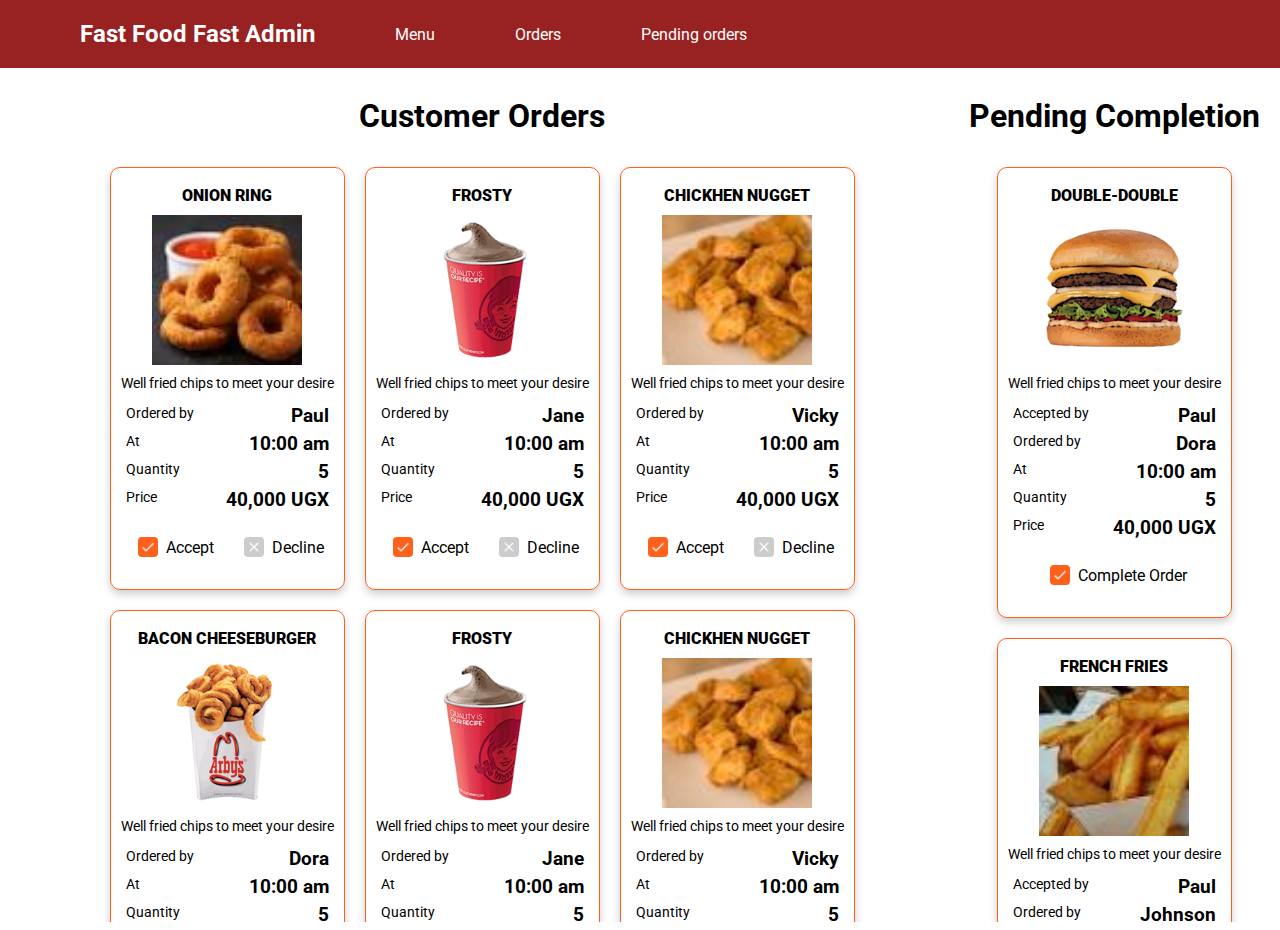
==== UI/admin.html @ 37ddf912 "adjust admin views align and position [Finishes #160807921]" ====
<!DOCTYPE html>
<html lang="en">

<head>
    <meta charset="UTF-8">
    <meta name="keywords" lang="em-us" content="food, fast food, order food">
    <meta name="viewport" content="width=device-width, initial-scale=1.0 maximum-scale=1, user-scalable=no">
    <meta http-equiv="X-UA-Compatible" content="ie=edge,chrome=1">
    <meta name="HandheldFriendly" content="true">
    <title>Orders Fast Food Fast Admin</title>
    <link href="https://fonts.googleapis.com/css?family=Roboto" rel="stylesheet">
    <link rel="stylesheet" href="./styles/general.css">
    <link rel="stylesheet" href="./styles/style.css">
</head>

<body class="sokool-clean">
    <!-- ******************** navigation bar start **************************** -->
    <nav class="sokool-primary-background sokool-clean sokool-position-relative sokool-w-100">
        <ul class="sokool-display-flex sokool-flex-center-vert sokool-white-color">
            <li>
                <h2 id="title" class="sokool-position-relative sokool-clean sokool-white-color sokool-pointer">Fast Food Fast Admin</h2>
            </li>
            <li id="show_menu" class="sokool-pointer">Menu</li>
            <li id="show_all_orders" class="sokool-pointer">Orders</li>
            <li id="show_my_orders" class="sokool-pointer">Pending orders</li>
        </ul>
    </nav>
    <!-- ******************** navigation bar end **************************** -->

    <!-- ******************** Menu  start **************************** -->
    <section id="menu_list" class="sokool-display-flex sokool-w-100 sokool-p-1">
        <section id="menu" class="sokool-w-100">
            <div>
                <h1 class="sokool-text-center">Menu</h1>
                <div class="sokool-p-1 sokool-flex-row sokool-flex-center-vert decline">
                    <input id="add_order" class="sokool-secondary-background order-button sokool-m-1" type="image" src="./img/add_circle_outline.png" alt="accept">
                    <p>add</p>
                </div>
            </div>

            <!-- ******************** Menu list start **************************** -->
            <div id="menu-items" class="sokool-display-flex sokool-flex-wrap sokool-flex-center-hor orders-shell">
                <div class="order-item shadow">
                    <div class="order-tittle">onion ring</div>
                    <div class="order-image order-4"></div>
                    <div class="order-decription">Well fried chips to meet your desire</div>
                    <div class="sokool-flex-row sokool-w-100 sokool-flex-space-between">
                        <h3 class="text4">Ordered by</h3>
                        <h3 class="text3">Paul</h3>
                    </div>
                    <div class="sokool-flex-row sokool-w-100 sokool-flex-space-between">
                        <h3 class="text4">At</h3>
                        <h3 class="text3">10:00 am</h3>
                    </div>
                    <div class="sokool-flex-row sokool-w-100 sokool-flex-space-between">
                        <h3 class="text4">Quantity</h3>
                        <h3 class="text3">5</h3>
                    </div>
                    <div class="sokool-flex-row sokool-w-100 sokool-flex-space-between">
                        <h3 class="text4">Price</h3>
                        <h3 class="text3">40,000 UGX</h3>
                    </div>
                    <div class="sokool-flex-row sokool-flex-space-around">
                        <div class="sokool-p-1 sokool-flex-row sokool-flex-center-vert edit">
                            <input class="sokool-secondary-background button-small edit-button sokool-m-1" type="image" src="./img/done.png" alt="accept">
                            <p>Edit</p>
                        </div>
                        <div class="sokool-p-1 sokool-flex-row sokool-flex-center-vert delete">
                            <input class="sokool-grey-background button-small delete-button sokool-m-1" type="image" src="./img/close.png" alt="accept">
                            <p>Delete</p>
                        </div>
                    </div>
                </div>
                <div class="order-item shadow">
                    <div class="order-tittle">DOUBLE-DOUBLE</div>
                    <div class="order-image order-9"></div>
                    <div class="order-decription">Well fried chips to meet your desire</div>
                    <div class="sokool-flex-row sokool-w-100 sokool-flex-space-between">
                        <h3 class="text4">Ordered by</h3>
                        <h3 class="text3">Paul</h3>
                    </div>
                    <div class="sokool-flex-row sokool-w-100 sokool-flex-space-between">
                        <h3 class="text4">At</h3>
                        <h3 class="text3">10:00 am</h3>
                    </div>
                    <div class="sokool-flex-row sokool-w-100 sokool-flex-space-between">
                        <h3 class="text4">Quantity</h3>
                        <h3 class="text3">5</h3>
                    </div>
                    <div class="sokool-flex-row sokool-w-100 sokool-flex-space-between">
                        <h3 class="text4">Price</h3>
                        <h3 class="text3">40,000 UGX</h3>
                    </div>
                    <div class="sokool-flex-row sokool-flex-space-around">
                        <div class="sokool-p-1 sokool-flex-row sokool-flex-center-vert edit">
                            <input class="sokool-secondary-background button-small edit-button sokool-m-1" type="image" src="./img/done.png" alt="accept">
                            <p>Edit</p>
                        </div>
                        <div class="sokool-p-1 sokool-flex-row sokool-flex-center-vert delete">
                            <input class="sokool-grey-background button-small delete-button sokool-m-1" type="image" src="./img/close.png" alt="accept">
                            <p>Delete</p>
                        </div>
                    </div>
                </div>
                <div class="order-item shadow">
                    <div class="order-tittle">FROSTY</div>
                    <div class="order-image order-6"></div>
                    <div class="order-decription">Well fried chips to meet your desire</div>
                    <div class="sokool-flex-row sokool-w-100 sokool-flex-space-between">
                        <h3 class="text4">Ordered by</h3>
                        <h3 class="text3">Paul</h3>
                    </div>
                    <div class="sokool-flex-row sokool-w-100 sokool-flex-space-between">
                        <h3 class="text4">At</h3>
                        <h3 class="text3">10:00 am</h3>
                    </div>
                    <div class="sokool-flex-row sokool-w-100 sokool-flex-space-between">
                        <h3 class="text4">Quantity</h3>
                        <h3 class="text3">5</h3>
                    </div>
                    <div class="sokool-flex-row sokool-w-100 sokool-flex-space-between">
                        <h3 class="text4">Price</h3>
                        <h3 class="text3">40,000 UGX</h3>
                    </div>
                    <div class="sokool-flex-row sokool-flex-space-around">
                        <div class="sokool-p-1 sokool-flex-row sokool-flex-center-vert edit">
                            <input class="sokool-secondary-background button-small edit-button sokool-m-1" type="image" src="./img/done.png" alt="accept">
                            <p>Edit</p>
                        </div>
                        <div class="sokool-p-1 sokool-flex-row sokool-flex-center-vert delete">
                            <input class="sokool-grey-background button-small delete-button sokool-m-1" type="image" src="./img/close.png" alt="accept">
                            <p>Delete</p>
                        </div>
                    </div>
                </div>
                <div class="order-item shadow">
                    <div class="order-tittle">sandwich</div>
                    <div class="order-image order-2"></div>
                    <div class="order-decription">Well fried chips to meet your desire</div>
                    <div class="sokool-flex-row sokool-w-100 sokool-flex-space-between">
                        <h3 class="text4">Ordered by</h3>
                        <h3 class="text3">Paul</h3>
                    </div>
                    <div class="sokool-flex-row sokool-w-100 sokool-flex-space-between">
                        <h3 class="text4">At</h3>
                        <h3 class="text3">10:00 am</h3>
                    </div>
                    <div class="sokool-flex-row sokool-w-100 sokool-flex-space-between">
                        <h3 class="text4">Quantity</h3>
                        <h3 class="text3">5</h3>
                    </div>
                    <div class="sokool-flex-row sokool-w-100 sokool-flex-space-between">
                        <h3 class="text4">Price</h3>
                        <h3 class="text3">40,000 UGX</h3>
                    </div>
                    <div class="sokool-flex-row sokool-flex-space-around">
                        <div class="sokool-p-1 sokool-flex-row sokool-flex-center-vert edit">
                            <input class="sokool-secondary-background button-small edit-button sokool-m-1" type="image" src="./img/done.png" alt="accept">
                            <p>Edit</p>
                        </div>
                        <div class="sokool-p-1 sokool-flex-row sokool-flex-center-vert delete">
                            <input class="sokool-grey-background button-small delete-button sokool-m-1" type="image" src="./img/close.png" alt="accept">
                            <p>Delete</p>
                        </div>
                    </div>
                </div>
                <div class="order-item shadow">
                    <div class="order-tittle">chickhen nugget</div>
                    <div class="order-image order-11"></div>
                    <div class="order-decription">Well fried chips to meet your desire</div>
                    <div class="sokool-flex-row sokool-w-100 sokool-flex-space-between">
                        <h3 class="text4">Ordered by</h3>
                        <h3 class="text3">Paul</h3>
                    </div>
                    <div class="sokool-flex-row sokool-w-100 sokool-flex-space-between">
                        <h3 class="text4">At</h3>
                        <h3 class="text3">10:00 am</h3>
                    </div>
                    <div class="sokool-flex-row sokool-w-100 sokool-flex-space-between">
                        <h3 class="text4">Quantity</h3>
                        <h3 class="text3">5</h3>
                    </div>
                    <div class="sokool-flex-row sokool-w-100 sokool-flex-space-between">
                        <h3 class="text4">Price</h3>
                        <h3 class="text3">40,000 UGX</h3>
                    </div>
                    <div class="sokool-flex-row sokool-flex-space-around">
                        <div class="sokool-p-1 sokool-flex-row sokool-flex-center-vert edit">
                            <input class="sokool-secondary-background button-small edit-button sokool-m-1" type="image" src="./img/done.png" alt="accept">
                            <p>Edit</p>
                        </div>
                        <div class="sokool-p-1 sokool-flex-row sokool-flex-center-vert delete">
                            <input class="sokool-grey-background button-small delete-button sokool-m-1" type="image" src="./img/close.png" alt="accept">
                            <p>Delete</p>
                        </div>
                    </div>
                </div>
                <div class="order-item shadow">
                    <div class="order-tittle">fried chicken</div>
                    <div class="order-image order-7"></div>
                    <div class="order-decription">Well fried chips to meet your desire</div>
                    <div class="sokool-flex-row sokool-w-100 sokool-flex-space-between">
                        <h3 class="text4">Ordered by</h3>
                        <h3 class="text3">Paul</h3>
                    </div>
                    <div class="sokool-flex-row sokool-w-100 sokool-flex-space-between">
                        <h3 class="text4">At</h3>
                        <h3 class="text3">10:00 am</h3>
                    </div>
                    <div class="sokool-flex-row sokool-w-100 sokool-flex-space-between">
                        <h3 class="text4">Quantity</h3>
                        <h3 class="text3">5</h3>
                    </div>
                    <div class="sokool-flex-row sokool-w-100 sokool-flex-space-between">
                        <h3 class="text4">Price</h3>
                        <h3 class="text3">40,000 UGX</h3>
                    </div>
                    <div class="sokool-flex-row sokool-flex-space-around">
                        <div class="sokool-p-1 sokool-flex-row sokool-flex-center-vert edit">
                            <input class="sokool-secondary-background button-small edit-button sokool-m-1" type="image" src="./img/done.png" alt="accept">
                            <p>Edit</p>
                        </div>
                        <div class="sokool-p-1 sokool-flex-row sokool-flex-center-vert delete">
                            <input class="sokool-grey-background button-small delete-button sokool-m-1" type="image" src="./img/close.png" alt="accept">
                            <p>Delete</p>
                        </div>
                    </div>
                </div>

            </div>
            <!-- ******************** Menu list end **************************** -->
        </section>

        <!-- ******************** Edit dialog start **************************** -->
        <div id="edit-dialog-view" class="sokool-fit-parent hide">
            <div class="cover sokool-fit-parent"></div>
            <div class="my-dialog sokool-center-in-parent sokool-white-background sokool-p-2">
                <div class="order-tittle">Edit or add order</div>
                <div class="sokool-display-flex horizontal-vertical">
                    <div class=" sokool-w-100">
                        <div class="order-tittle">Chips</div>
                        <div class="order-image"></div>
                        <div class="order-decription sokool-text-center">Well fried chips to meet your desire</div>
                    </div>

                    <form class="sokool-w-100 sokool-position-relative ">
                        <div class="fields">
                            <span class="label">Name</span>
                            <input type="text" name="name" placeholder="name">
                        </div>
                        <div class="fields">
                            <span class="label">Price</span>
                            <input type="text" name="price" placeholder="price">
                        </div>
                        <input id="edit-final" class="sokool-secondary-background  order-button" type="image" src="./img/done.png" alt="close">


                    </form>
                </div>


            </div>

        </div>
        <!-- ******************** Edit dialog end **************************** -->
    </section>
    <!-- ******************** Menu  end **************************** -->

    <!-- ******************** customer orders start **************************** -->
    <section id="customers-list" class="sokool-display-flex sokool-w-100 sokool-p-1">


        <section id="all-orders" class="sokool-w-75">
            <div class="sokool-text-center">
                <h1>Customer Orders</h1>
            </div>

            <!-- ******************** Customer orders list start **************************** -->
            <div id="fast-orders" class="sokool-display-flex sokool-flex-wrap sokool-flex-center-hor orders-shell">
                <div class="order-item shadow">
                    <div class="order-tittle">onion ring</div>
                    <div class="order-image order-4"></div>
                    <div class="order-decription">Well fried chips to meet your desire</div>
                    <div class="sokool-flex-row sokool-w-100 sokool-flex-space-between">
                        <h3 class="text4">Ordered by</h3>
                        <h3 class="text3">Paul</h3>
                    </div>
                    <div class="sokool-flex-row sokool-w-100 sokool-flex-space-between">
                        <h3 class="text4">At</h3>
                        <h3 class="text3">10:00 am</h3>
                    </div>
                    <div class="sokool-flex-row sokool-w-100 sokool-flex-space-between">
                        <h3 class="text4">Quantity</h3>
                        <h3 class="text3">5</h3>
                    </div>
                    <div class="sokool-flex-row sokool-w-100 sokool-flex-space-between">
                        <h3 class="text4">Price</h3>
                        <h3 class="text3">40,000 UGX</h3>
                    </div>
                    <div class="sokool-flex-row sokool-flex-space-around">
                        <div class="sokool-p-1 sokool-flex-row sokool-flex-center-vert accept">
                            <input class="sokool-secondary-background button-small order-button sokool-m-1" type="image" src="./img/done.png" alt="accept">
                            <p>Accept</p>
                        </div>
                        <div class="sokool-p-1 sokool-flex-row sokool-flex-center-vert decline">
                            <input class="sokool-grey-background button-small order-button sokool-m-1" type="image" src="./img/close.png" alt="accept">
                            <p>Decline</p>
                        </div>
                    </div>
                </div>
                <div class="order-item shadow">
                    <div class="order-tittle">FROSTY</div>
                    <div class="order-image order-6"></div>
                    <div class="order-decription">Well fried chips to meet your desire</div>
                    <div class="sokool-flex-row sokool-w-100 sokool-flex-space-between">
                        <h3 class="text4">Ordered by</h3>
                        <h3 class="text3">Jane</h3>
                    </div>
                    <div class="sokool-flex-row sokool-w-100 sokool-flex-space-between">
                        <h3 class="text4">At</h3>
                        <h3 class="text3">10:00 am</h3>
                    </div>
                    <div class="sokool-flex-row sokool-w-100 sokool-flex-space-between">
                        <h3 class="text4">Quantity</h3>
                        <h3 class="text3">5</h3>
                    </div>
                    <div class="sokool-flex-row sokool-w-100 sokool-flex-space-between">
                        <h3 class="text4">Price</h3>
                        <h3 class="text3">40,000 UGX</h3>
                    </div>
                    <div class="sokool-flex-row sokool-flex-space-around">
                        <div class="sokool-p-1 sokool-flex-row sokool-flex-center-vert accept">
                            <input class="sokool-secondary-background button-small order-button sokool-m-1" type="image" src="./img/done.png" alt="accept">
                            <p>Accept</p>
                        </div>
                        <div class="sokool-p-1 sokool-flex-row sokool-flex-center-vert decline">
                            <input class="sokool-grey-background button-small order-button sokool-m-1" type="image" src="./img/close.png" alt="accept">
                            <p>Decline</p>
                        </div>
                    </div>
                </div>
                <div class="order-item shadow">
                    <div class="order-tittle">chickhen nugget</div>
                    <div class="order-image order-11"></div>
                    <div class="order-decription">Well fried chips to meet your desire</div>
                    <div class="sokool-flex-row sokool-w-100 sokool-flex-space-between">
                        <h3 class="text4">Ordered by</h3>
                        <h3 class="text3">Vicky</h3>
                    </div>
                    <div class="sokool-flex-row sokool-w-100 sokool-flex-space-between">
                        <h3 class="text4">At</h3>
                        <h3 class="text3">10:00 am</h3>
                    </div>
                    <div class="sokool-flex-row sokool-w-100 sokool-flex-space-between">
                        <h3 class="text4">Quantity</h3>
                        <h3 class="text3">5</h3>
                    </div>
                    <div class="sokool-flex-row sokool-w-100 sokool-flex-space-between">
                        <h3 class="text4">Price</h3>
                        <h3 class="text3">40,000 UGX</h3>
                    </div>
                    <div class="sokool-flex-row sokool-flex-space-around">
                        <div class="sokool-p-1 sokool-flex-row sokool-flex-center-vert accept">
                            <input class="sokool-secondary-background button-small order-button sokool-m-1" type="image" src="./img/done.png" alt="accept">
                            <p>Accept</p>
                        </div>
                        <div class="sokool-p-1 sokool-flex-row sokool-flex-center-vert decline">
                            <input class="sokool-grey-background button-small order-button sokool-m-1" type="image" src="./img/close.png" alt="accept">
                            <p>Decline</p>
                        </div>
                    </div>
                </div>
                <div class="order-item shadow">
                    <div class="order-tittle">BACON CHEESEBURGER</div>
                    <div class="order-image order-10"></div>
                    <div class="order-decription">Well fried chips to meet your desire</div>
                    <div class="sokool-flex-row sokool-w-100 sokool-flex-space-between">
                        <h3 class="text4">Ordered by</h3>
                        <h3 class="text3">Dora</h3>
                    </div>
                    <div class="sokool-flex-row sokool-w-100 sokool-flex-space-between">
                        <h3 class="text4">At</h3>
                        <h3 class="text3">10:00 am</h3>
                    </div>
                    <div class="sokool-flex-row sokool-w-100 sokool-flex-space-between">
                        <h3 class="text4">Quantity</h3>
                        <h3 class="text3">5</h3>
                    </div>
                    <div class="sokool-flex-row sokool-w-100 sokool-flex-space-between">
                        <h3 class="text4">Price</h3>
                        <h3 class="text3">40,000 UGX</h3>
                    </div>
                    <div class="sokool-flex-row sokool-flex-space-around">
                        <div class="sokool-p-1 sokool-flex-row sokool-flex-center-vert accept">
                            <input class="sokool-secondary-background button-small order-button sokool-m-1" type="image" src="./img/done.png" alt="accept">
                            <p>Accept</p>
                        </div>
                        <div class="sokool-p-1 sokool-flex-row sokool-flex-center-vert decline">
                            <input class="sokool-grey-background button-small order-button sokool-m-1" type="image" src="./img/close.png" alt="accept">
                            <p>Decline</p>
                        </div>
                    </div>
                </div>
                <div class="order-item shadow">
                    <div class="order-tittle">FROSTY</div>
                    <div class="order-image order-6"></div>
                    <div class="order-decription">Well fried chips to meet your desire</div>
                    <div class="sokool-flex-row sokool-w-100 sokool-flex-space-between">
                        <h3 class="text4">Ordered by</h3>
                        <h3 class="text3">Jane</h3>
                    </div>
                    <div class="sokool-flex-row sokool-w-100 sokool-flex-space-between">
                        <h3 class="text4">At</h3>
                        <h3 class="text3">10:00 am</h3>
                    </div>
                    <div class="sokool-flex-row sokool-w-100 sokool-flex-space-between">
                        <h3 class="text4">Quantity</h3>
                        <h3 class="text3">5</h3>
                    </div>
                    <div class="sokool-flex-row sokool-w-100 sokool-flex-space-between">
                        <h3 class="text4">Price</h3>
                        <h3 class="text3">40,000 UGX</h3>
                    </div>
                    <div class="sokool-flex-row sokool-flex-space-around">
                        <div class="sokool-p-1 sokool-flex-row sokool-flex-center-vert accept">
                            <input class="sokool-secondary-background button-small order-button sokool-m-1" type="image" src="./img/done.png" alt="accept">
                            <p>Accept</p>
                        </div>
                        <div class="sokool-p-1 sokool-flex-row sokool-flex-center-vert decline">
                            <input class="sokool-grey-background button-small order-button sokool-m-1" type="image" src="./img/close.png" alt="accept">
                            <p>Decline</p>
                        </div>
                    </div>
                </div>
                <div class="order-item shadow">
                    <div class="order-tittle">chickhen nugget</div>
                    <div class="order-image order-11"></div>
                    <div class="order-decription">Well fried chips to meet your desire</div>
                    <div class="sokool-flex-row sokool-w-100 sokool-flex-space-between">
                        <h3 class="text4">Ordered by</h3>
                        <h3 class="text3">Vicky</h3>
                    </div>
                    <div class="sokool-flex-row sokool-w-100 sokool-flex-space-between">
                        <h3 class="text4">At</h3>
                        <h3 class="text3">10:00 am</h3>
                    </div>
                    <div class="sokool-flex-row sokool-w-100 sokool-flex-space-between">
                        <h3 class="text4">Quantity</h3>
                        <h3 class="text3">5</h3>
                    </div>
                    <div class="sokool-flex-row sokool-w-100 sokool-flex-space-between">
                        <h3 class="text4">Price</h3>
                        <h3 class="text3">40,000 UGX</h3>
                    </div>
                    <div class="sokool-flex-row sokool-flex-space-around">
                        <div class="sokool-p-1 sokool-flex-row sokool-flex-center-vert accept">
                            <input class="sokool-secondary-background button-small order-button sokool-m-1" type="image" src="./img/done.png" alt="accept">
                            <p>Accept</p>
                        </div>
                        <div class="sokool-p-1 sokool-flex-row sokool-flex-center-vert decline">
                            <input class="sokool-grey-background button-small order-button sokool-m-1" type="image" src="./img/close.png" alt="accept">
                            <p>Decline</p>
                        </div>
                    </div>
                </div>
                <div class="order-item shadow">
                    <div class="order-tittle">BACON CHEESEBURGER</div>
                    <div class="order-image order-10"></div>
                    <div class="order-decription">Well fried chips to meet your desire</div>
                    <div class="sokool-flex-row sokool-w-100 sokool-flex-space-between">
                        <h3 class="text4">Ordered by</h3>
                        <h3 class="text3">Dora</h3>
                    </div>
                    <div class="sokool-flex-row sokool-w-100 sokool-flex-space-between">
                        <h3 class="text4">At</h3>
                        <h3 class="text3">10:00 am</h3>
                    </div>
                    <div class="sokool-flex-row sokool-w-100 sokool-flex-space-between">
                        <h3 class="text4">Quantity</h3>
                        <h3 class="text3">5</h3>
                    </div>
                    <div class="sokool-flex-row sokool-w-100 sokool-flex-space-between">
                        <h3 class="text4">Price</h3>
                        <h3 class="text3">40,000 UGX</h3>
                    </div>
                    <div class="sokool-flex-row sokool-flex-space-around">
                        <div class="sokool-p-1 sokool-flex-row sokool-flex-center-vert accept">
                            <input class="sokool-secondary-background button-small order-button sokool-m-1" type="image" src="./img/done.png" alt="accept">
                            <p>Accept</p>
                        </div>
                        <div class="sokool-p-1 sokool-flex-row sokool-flex-center-vert decline">
                            <input class="sokool-grey-background button-small order-button sokool-m-1" type="image" src="./img/close.png" alt="accept">
                            <p>Decline</p>
                        </div>
                    </div>
                </div>


            </div>
            <!-- ******************** Customer orders list end **************************** -->

        </section>

        <!-- ******************** pending completion start **************************** -->
        <section id="my_orders" class="sokool-w-25">
            <div class="sokool-text-center">
                <h1>Pending Completion</h1>
            </div>
            <div class="sokool-display-flex sokool-flex-wrap sokool-flex-center-hor orders-shell">

                <div class="order-item shadow">
                    <div class="order-tittle">DOUBLE-DOUBLE</div>
                    <div class="order-image order-9"></div>
                    <div class="order-decription">Well fried chips to meet your desire</div>
                    <div class="sokool-flex-row sokool-w-100 sokool-flex-space-between">
                        <h3 class="text4">Accepted by</h3>
                        <h3 class="text3">Paul</h3>
                    </div>
                    <div class="sokool-flex-row sokool-w-100 sokool-flex-space-between">
                        <h3 class="text4">Ordered by</h3>
                        <h3 class="text3">Dora</h3>
                    </div>
                    <div class="sokool-flex-row sokool-w-100 sokool-flex-space-between">
                        <h3 class="text4">At</h3>
                        <h3 class="text3">10:00 am</h3>
                    </div>
                    <div class="sokool-flex-row sokool-w-100 sokool-flex-space-between">
                        <h3 class="text4">Quantity</h3>
                        <h3 class="text3">5</h3>
                    </div>
                    <div class="sokool-flex-row sokool-w-100 sokool-flex-space-between">
                        <h3 class="text4">Price</h3>
                        <h3 class="text3">40,000 UGX</h3>
                    </div>
                    <div class="sokool-flex-row sokool-flex-space-around">
                        <div class="sokool-p-1 sokool-flex-row sokool-flex-center-vert complete">
                            <input class="sokool-secondary-background button-small order-button sokool-m-1" type="image" src="./img/done.png" alt="accept">
                            <p>Complete Order</p>
                        </div>
                    </div>
                </div>
                <div class="order-item shadow">
                    <div class="order-tittle">french fries</div>
                    <div class="order-image order-8"></div>
                    <div class="order-decription">Well fried chips to meet your desire</div>
                    <div class="sokool-flex-row sokool-w-100 sokool-flex-space-between">
                        <h3 class="text4">Accepted by</h3>
                        <h3 class="text3">Paul</h3>
                    </div>
                    <div class="sokool-flex-row sokool-w-100 sokool-flex-space-between">
                        <h3 class="text4">Ordered by</h3>
                        <h3 class="text3">Johnson</h3>
                    </div>
                    <div class="sokool-flex-row sokool-w-100 sokool-flex-space-between">
                        <h3 class="text4">At</h3>
                        <h3 class="text3">10:00 am</h3>
                    </div>
                    <div class="sokool-flex-row sokool-w-100 sokool-flex-space-between">
                        <h3 class="text4">Quantity</h3>
                        <h3 class="text3">5</h3>
                    </div>
                    <div class="sokool-flex-row sokool-w-100 sokool-flex-space-between">
                        <h3 class="text4">Price</h3>
                        <h3 class="text3">40,000 UGX</h3>
                    </div>
                    <div class="sokool-flex-row sokool-flex-space-around">
                        <div class="sokool-p-1 sokool-flex-row sokool-flex-center-vert complete">
                            <input class="sokool-secondary-background button-small order-button sokool-m-1" type="image" src="./img/done.png" alt="accept">
                            <p>Complete Order</p>
                        </div>
                    </div>
                </div>
                <div class="order-item shadow">
                    <div class="order-tittle">BACON CHEESEBURGER</div>
                    <div class="order-image order-1"></div>
                    <div class="order-decription">Well fried chips to meet your desire</div>
                    <div class="sokool-flex-row sokool-w-100 sokool-flex-space-between">
                        <h3 class="text4">Accepted by</h3>
                        <h3 class="text3">Paul</h3>
                    </div>
                    <div class="sokool-flex-row sokool-w-100 sokool-flex-space-between">
                        <h3 class="text4">Ordered by</h3>
                        <h3 class="text3">Johnson</h3>
                    </div>
                    <div class="sokool-flex-row sokool-w-100 sokool-flex-space-between">
                        <h3 class="text4">At</h3>
                        <h3 class="text3">10:00 am</h3>
                    </div>
                    <div class="sokool-flex-row sokool-w-100 sokool-flex-space-between">
                        <h3 class="text4">Quantity</h3>
                        <h3 class="text3">5</h3>
                    </div>
                    <div class="sokool-flex-row sokool-w-100 sokool-flex-space-between">
                        <h3 class="text4">Price</h3>
                        <h3 class="text3">40,000 UGX</h3>
                    </div>
                    <div class="sokool-flex-row sokool-flex-space-around">
                        <div class="sokool-p-1 sokool-flex-row sokool-flex-center-vert complete">
                            <input class="sokool-secondary-background button-small order-button sokool-m-1" type="image" src="./img/done.png" alt="accept">
                            <p>Complete Order</p>
                        </div>
                    </div>
                </div>
                <div class="order-item shadow">
                    <div class="order-tittle">BACON CHEESEBURGER</div>
                    <div class="order-image order-5"></div>
                    <div class="order-decription">Well fried chips to meet your desire</div>
                    <div class="sokool-flex-row sokool-w-100 sokool-flex-space-between">
                        <h3 class="text4">Accepted by</h3>
                        <h3 class="text3">Paul</h3>
                    </div>
                    <div class="sokool-flex-row sokool-w-100 sokool-flex-space-between">
                        <h3 class="text4">Ordered by</h3>
                        <h3 class="text3">Johnson</h3>
                    </div>
                    <div class="sokool-flex-row sokool-w-100 sokool-flex-space-between">
                        <h3 class="text4">At</h3>
                        <h3 class="text3">10:00 am</h3>
                    </div>
                    <div class="sokool-flex-row sokool-w-100 sokool-flex-space-between">
                        <h3 class="text4">Quantity</h3>
                        <h3 class="text3">5</h3>
                    </div>
                    <div class="sokool-flex-row sokool-w-100 sokool-flex-space-between">
                        <h3 class="text4">Price</h3>
                        <h3 class="text3">40,000 UGX</h3>
                    </div>
                    <div class="sokool-flex-row sokool-flex-space-around">
                        <div class="sokool-p-1 sokool-flex-row sokool-flex-center-vert complete">
                            <input class="sokool-secondary-background button-small order-button sokool-m-1" type="image" src="./img/done.png" alt="accept">
                            <p>Complete Order</p>
                        </div>
                    </div>
                </div>


            </div>


        </section>
        <!-- ******************** pending completion end **************************** -->

        <!-- ******************** Accept dialog start **************************** -->
        <div id="dialog-view" class="sokool-fit-parent hide my-dialog">
            <div class="cover sokool-fit-parent"></div>
            <div class="my-dialog sokool-center-in-parent sokool-white-background sokool-p-2">
                <div class="order-tittle">Accept or decline</div>
                <div class="sokool-display-flex horizontal-vertical">
                    <div class=" sokool-w-100">
                        <div class="order-tittle">Chips</div>
                        <div class="order-image"></div>
                        <div class="order-decription sokool-text-center">Well fried chips to meet your desire</div>
                    </div>

                    <div class="sokool-w-100 sokool-position-relative ">
                        <div class="fields">
                            <span class="label">Price</span>
                            <h3 class="sokool-w-60">10000 UGX</h3>
                        </div>
                        <input id="add-final" class="sokool-secondary-background  order-button" type="image" src="./img/add_circle_outline.png" alt="close">


                    </div>
                </div>


            </div>

        </div>
        <!-- ******************** Accept dialog end **************************** -->
    </section>
    <!-- ******************** customer orders  end **************************** -->


    <script src="./js/scripts.js"></script>
</body>

</html>
---- UI/styles/general.css ----
/* these are styles designed to siplify development in html by giving one classes that make it easy to position elements in the dom*/


/* full view port class */

.view {
    width: 100vw;
    min-height: 100vh;
    margin: 0;
}

* {
    box-sizing: border-box;
}

button {
    padding: 10px;
    width: 200px;
    border-radius: 4px;
    color: white;
    cursor: pointer;
    border: none;
}

.button-small {
    padding: 2px;
    width: 20px !important;
    height: 20px !important;
    border-radius: 4px;
    color: white;
    cursor: pointer;
    border: none;
}

button:hover {
    background: #ffffff;
    color: #7c3706;
}


/* Texts */

.text1 {
    margin: 9px 5px;
    font-weight: 700;
}

.text2 {
    margin: 9px 5px;
    font-weight: 700;
}

.text3 {
    margin: 3px 7px;
    font-weight: bold;
}

.text4 {
    margin: 3px 7px;
    font-weight: 400;
    font-size: 0.9em;
}


/* color helper classes */

.sokool-primary-background {
    background-color: #982121;
}

.sokool-primary-color {
    color: #982121;
}

.sokool-accent-background {
    background-color: #ffb80e;
}

.sokool-accent-color {
    color: #ffb80e;
}

.sokool-secondary-background {
    background-color: #ff611d !important;
}

.sokool-secondary-color {
    color: #ff611d;
}

.sokool-black-background {
    background-color: #7c3706;
}

.sokool-black-color {
    color: #000000;
}

.sokool-grey-background {
    background-color: #cccccc;
}

.sokool-grey-color {
    color: #cccccc;
}

.sokool-white-background {
    background-color: #ffffff;
}

.sokool-white-color {
    color: #ffffff;
}

.sokool-p-1 {
    padding: 8px;
}

.sokool-p-2 {
    padding: 10px;
}

.sokool-p-3 {
    padding: 15px;
}

.sokool-p-4 {
    padding: 20px;
}

.sokool-p-5 {
    padding: 30px;
}


/* margins */

.sokool-m-1 {
    margin: 8px;
}

.sokool-m-2 {
    margin: 10px;
}

.sokool-m-3 {
    margin: 15px;
}

.sokool-m-4 {
    margin: 20px;
}

.sokool-m-5 {
    margin: 30px;
}


/* percentage width helper */

.sokool-w-100 {
    width: 100%;
}

.sokool-w-80 {
    width: 80%;
}

.sokool-w-75 {
    width: 75%;
}

.sokool-w-60 {
    width: 60%;
}

.sokool-w-50 {
    width: 50%;
}

.sokool-w-30 {
    width: 30%;
}

.sokool-w-25 {
    width: 25%;
}

.sokool-w-10 {
    width: 10%;
}


/* percentage height helper */

.sokool-h-100 {
    height: 100%;
}

.sokool-h-80 {
    height: 80%;
}

.sokool-h-75 {
    height: 75%;
}

.sokool-h-50 {
    height: 50%;
}

.sokool-h-25 {
    height: 25%;
}

.sokool-h-10 {
    height: 10%;
}


/* positoning  */

.sokool-position-relative {
    position: relative;
}

.sokool-position-absolute {
    position: absolute;
}


/* flex box helper classes */

.sokool-display-flex {
    display: flex;
    width: 100%;
    height: 100%;
}

.sokool-flex-center {
    display: flex;
    justify-content: center;
    align-items: center;
}

.sokool-flex-center-hor {
    display: flex;
    justify-content: center;
}

.sokool-flex-center-vert {
    display: flex;
    align-items: center;
}

.sokool-flex-nowrap {
    display: flex;
    flex-wrap: nowrap
}

.sokool-flex-wrap {
    display: flex;
    flex-wrap: wrap
}

.sokool-flex-row {
    display: flex;
    flex-direction: row;
}

.sokool-flex-column {
    display: flex;
    flex-direction: column;
}

.sokool-flex-space-around {
    display: flex;
    justify-content: space-around;
}

.sokool-flex-space-between {
    display: flex;
    justify-content: space-between;
}


/*  pointer */

.sokool-pointer {
    cursor: pointer;
}


/*  no padding no margin */

.sokool-clean {
    padding: 0;
    margin: 0;
}


/* center element vertically */

.sokool-center-verticle {
    position: relative;
    top: 50%;
    transform: translateY(-50%);
}


/* center element vertically */

.sokool-center-horizontal {
    background: #7c3706;
    position: relative;
    margin: 0 auto;
}


/* center element in a parent */

.sokool-center-in-parent {
    position: relative;
    top: 50%;
    transform: translateY(-50%);
    margin: 0 auto;
}


/* fit element in a parent */

.sokool-fit-parent {
    width: 100%;
    height: 100%;
    position: absolute;
}

.sokool-text-center {
    text-align: center;
}

.sokool-border-box {
    box-sizing: border-box;
}
---- UI/styles/style.css ----
body {
    overflow-y: scroll;
    overflow-x: hidden;
    position: relative;
    font-family: 'Roboto', sans-serif;
}


/* accent #ffb80e  primary #982121 secondary #ff611d */


/* navigation styles */

ul {
    list-style: none;
}

nav {
    padding: 40px;
}

nav ul {
    min-height: 60px;
    margin: 0;
}

nav li {
    position: relative;
    margin: 10px 20px;
    padding: 10px 20px;
}

nav li:hover {
    background-color: #ffb80e;
    border-radius: 10px;
    color: white;
}


/* main section */

#image-back {
    background-image: url('../img/fast_food.jpg');
    background-repeat: no-repeat;
    background-size: contain;
    position: relative;
    height: 100vh;
    width: 100vw;
    transform: scaleX(-1);
}

#description {
    position: absolute;
    top: 50%;
    min-height: 40vh;
    transform: translateY(-30%);
    background: #ff611d;
    text-align: center;
    border-top-right-radius: 10px;
    border-bottom-right-radius: 10px;
    padding: 20px;
    opacity: 0.95;
    left: 0;
}

#description h3 {
    font-weight: 400;
}

#description h2 {
    font-weight: 600;
}

#description h1 {
    font-weight: bold;
    font-style: italic;
    font-size: 2em;
}


/* forms */

#all-forms {
    position: absolute;
    display: block;
    right: 0px;
    width: 0vw;
    height: 100vh;
    transition: 0.4s;
    margin: 2px 0px;
    /* transform: translateX(50px) */
}

form {
    /* min-height: 40vh; */
    padding: 20px 10px;
    margin: 10px;
    border: 1px solid #ffffff;
    border-radius: 8px;
}

.hide {
    display: none;
}

.show {
    display: block;
}

#close {
    top: 2px;
    left: 2px;
    z-index: 1;
    background: #982121;
}

.fields {
    width: 100%;
    display: flex;
    margin: 20px 5px;
    flex-wrap: nowrap;
    justify-content: space-around;
}

.label {
    min-width: 20%;
    margin: 5px 2px;
}

.fields input {
    width: 60%;
}

input {
    padding: 3px 8px;
    border-radius: 8px;
    font-size: 1.4em;
    color: #1d1d1d;
    border: none;
    border-bottom: 1px solid #ccc;
    outline: none;
    background: #ffffff;
    box-sizing: border-box;
}

#create_account,
#login_now {
    margin: 10px 2px;
}


/* orders style */

.order-item {
    min-width: 10%;
    min-height: 200px;
    border: 1px solid #ff611d;
    border-radius: 10px;
    padding: 8px;
    margin: 10px;
}

.order-image {
    background-image: url('../img/fast_food.jpg');
    background-repeat: no-repeat;
    background-size: contain;
    background-position: center;
    position: relative;
    width: 100%;
    min-height: 150px;
}

.order-tittle {
    text-align: center;
    text-transform: uppercase;
    font-weight: 900;
    margin: 10px 5px;
}

.order-decription {
    font-weight: 400;
    font-size: 0.9em;
    margin: 10px 2px;
}

.order-button {
    width: 40px;
    height: auto;
}

.order-price {
    text-align: start;
    text-transform: uppercase;
    font-weight: 800;
    margin: 10px 5px;
}

.orders-shell {
    height: 85vh;
    overflow-x: hidden;
    overflow-y: scroll;
}

#dialog-view {
    z-index: 1;
    position: fixed;
    top: 0;
    width: 100vw;
}

.my-dialog {
    width: 70vw;
    min-height: 40vh;
    left: 0;
}

.cover {
    background: #982121;
    opacity: 0.6;
    position: absolute;
}

.show_my_orders {
    width: 100vw !important;
    display: block !important;
}

.hide_my_orders {
    width: 0 !important;
    display: none !important;
}


/* order images */

.order-1 {
    background-image: url('../img/orders/BACON\ CHEESEBURGER.jpg');
}

.order-2 {
    background-image: url('../img/orders/sandwich.jpg');
}

.order-3 {
    background-image: url('../img/orders/pita.jpg');
}

.order-4 {
    background-image: url('../img/orders/onion\ ring.jpg');
}

.order-5 {
    background-image: url('../img/orders/humburger.jpg');
}

.order-6 {
    background-image: url('../img/orders/FROSTY.jpg');
}

.order-7 {
    background-image: url('../img/orders/fried\ chicken.jpg');
}

.order-8 {
    background-image: url('../img/orders/french\ fries.jpg');
}

.order-9 {
    background-image: url('../img/orders/DOUBLE-DOUBLE.jpg');
}

.order-10 {
    background-image: url('../img/orders/CURLY\ FRIES.jpg');
}

.order-11 {
    background-image: url('../img/orders/chickhen\ nugget.jpg');
}

.order-12 {
    background-image: url('../img/orders/CHICKEN\ SANDWICH.jpg');
}

.order-13 {
    background-image: url('../img/orders/CHICKEN\ QUESADILLA.jpg');
}

.order-14 {
    background-image: url('../img/orders/CHICKEN\ POPEYES.jpg');
}

.order-15 {
    background-image: url('../img/orders/CHERRY\ LIMEADE.jpg');
}


/* menu list */

#menu_list {
    display: none;
}

@media screen and (max-width: 680px) {
    /* tablets width */
    nav {
        padding: 0px;
    }
    h1 {
        padding: 0;
        margin: 5px;
    }
    nav ul {
        flex-direction: column;
        align-self: center;
        min-height: 20px;
        margin: 0 auto;
        padding: 0;
    }
    nav li {
        width: 100%;
        text-align: center;
        margin: 3px 9px;
        padding: 6px 9px;
    }
    #description {
        width: 100%;
    }
    .fields {
        flex-direction: column;
    }
    #all-forms {
        width: 80vw;
    }
    .label {
        margin: 2px 1px;
    }
    input {
        font-size: 1.2em;
    }
}

.shadow {
    /* Add shadows to create the "card" effect */
    box-shadow: 0 4px 8px 0 rgba(0, 0, 0, 0.2);
    transition: 0.3s;
}


/* On mouse-over, add a deeper shadow */

.shadow:hover {
    box-shadow: 0 8px 16px 0 #ff611d;
}

.horizontal-vertical {
    flex-direction: column;
}

@media screen and (max-width: 900px) {
    #my_orders {
        width: 0vw;
        display: none;
    }
    #all-orders {
        width: 100vw;
        display: block;
    }
    .my-dialog {
        width: 100vw;
    }
}

@media screen and (min-width: 900px) {
    #my_orders {
        width: 25vw !important;
        display: block !important;
    }
    #all-orders {
        width: 75vw !important;
        display: block !important;
    }
    .horizontal-vertical {
        flex-direction: row;
    }
}
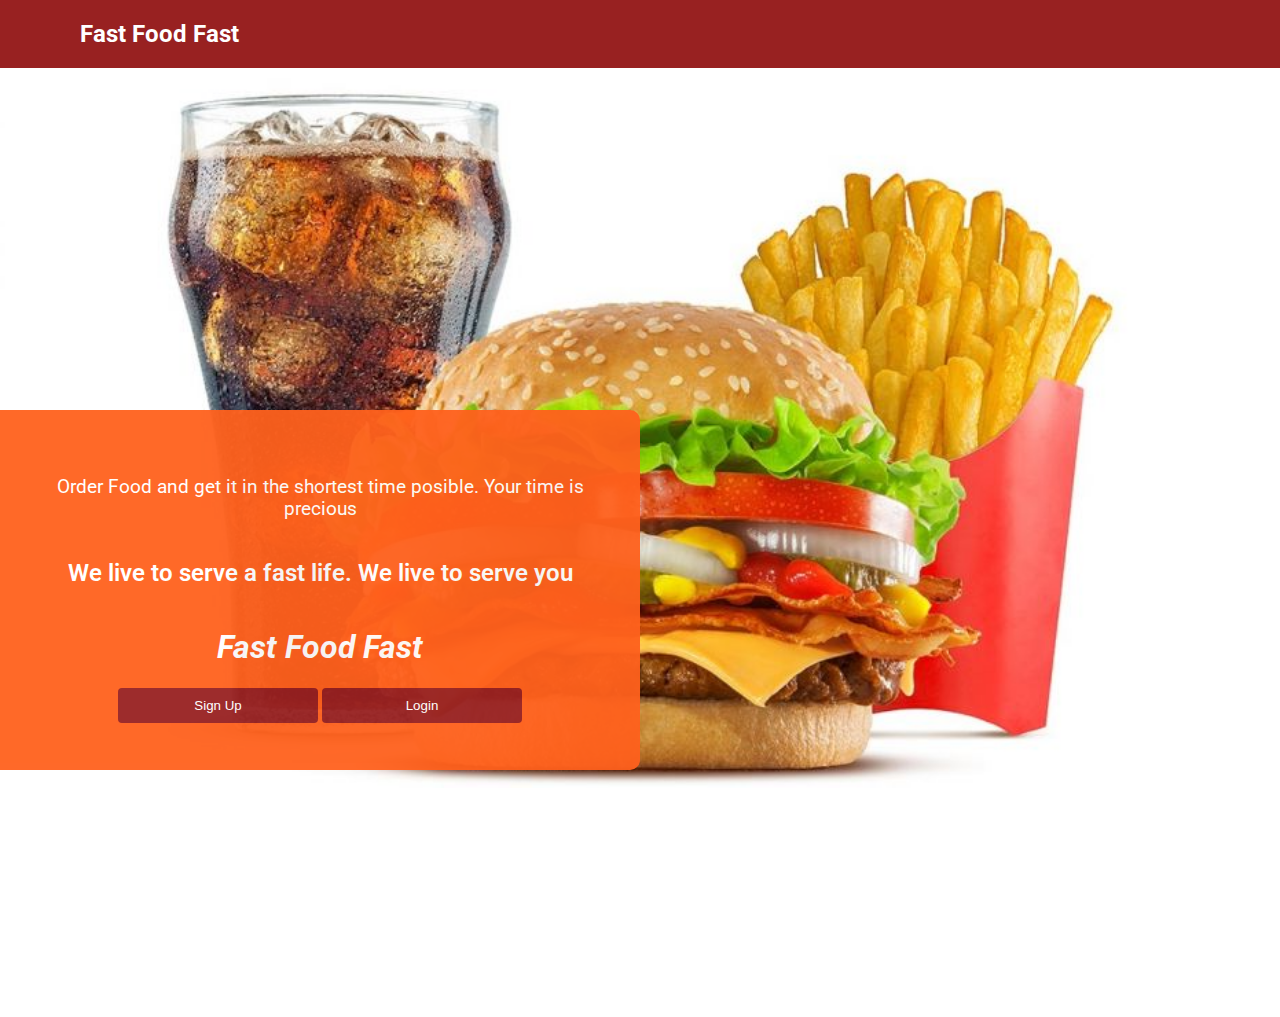
==== commit 3633986c: "fetch menu on admin side [Finishes #161272285]" ====
--- a/UI/admin.html
+++ b/UI/admin.html
@@ -671,8 +671,8 @@
     </section>
     <!-- ******************** customer orders  end **************************** -->
 
-
     <script src="./js/scripts.js"></script>
+    <script src="./js/admin-scripts.js"></script>
 </body>
 
 </html>